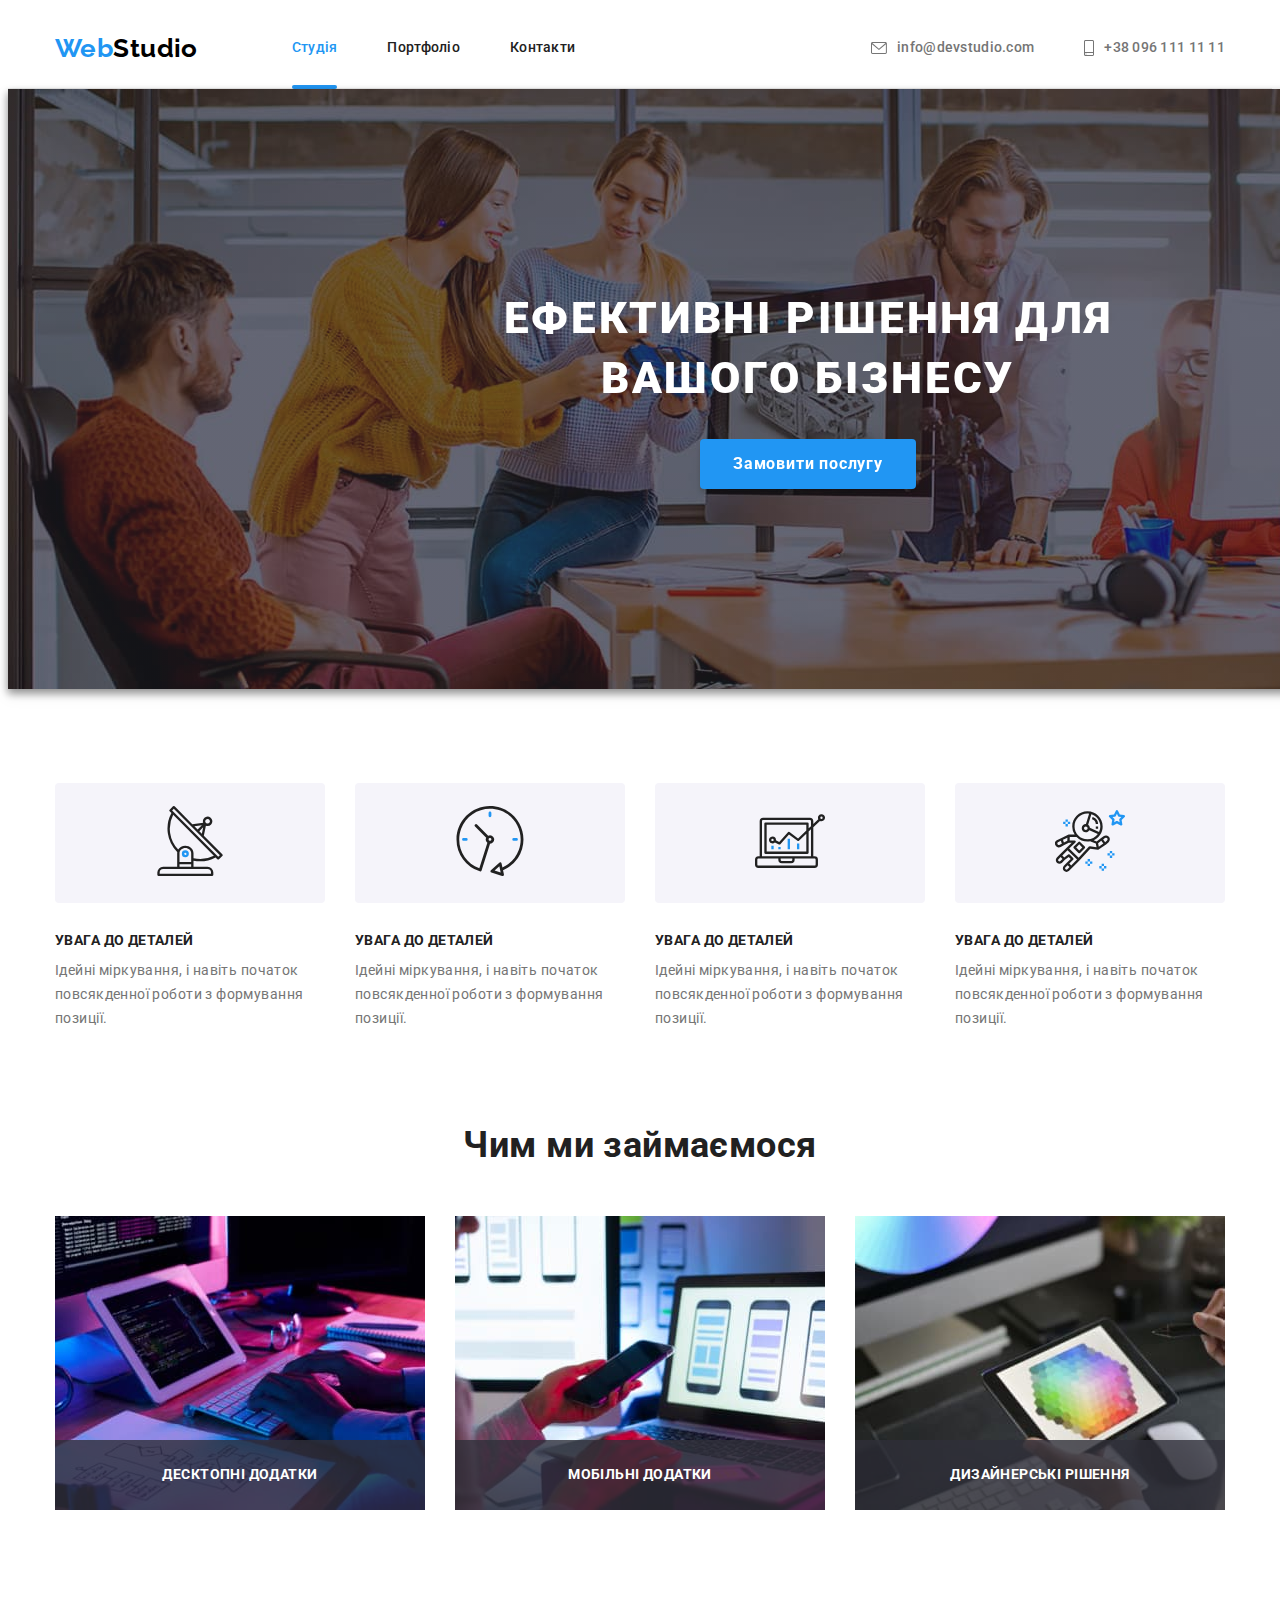
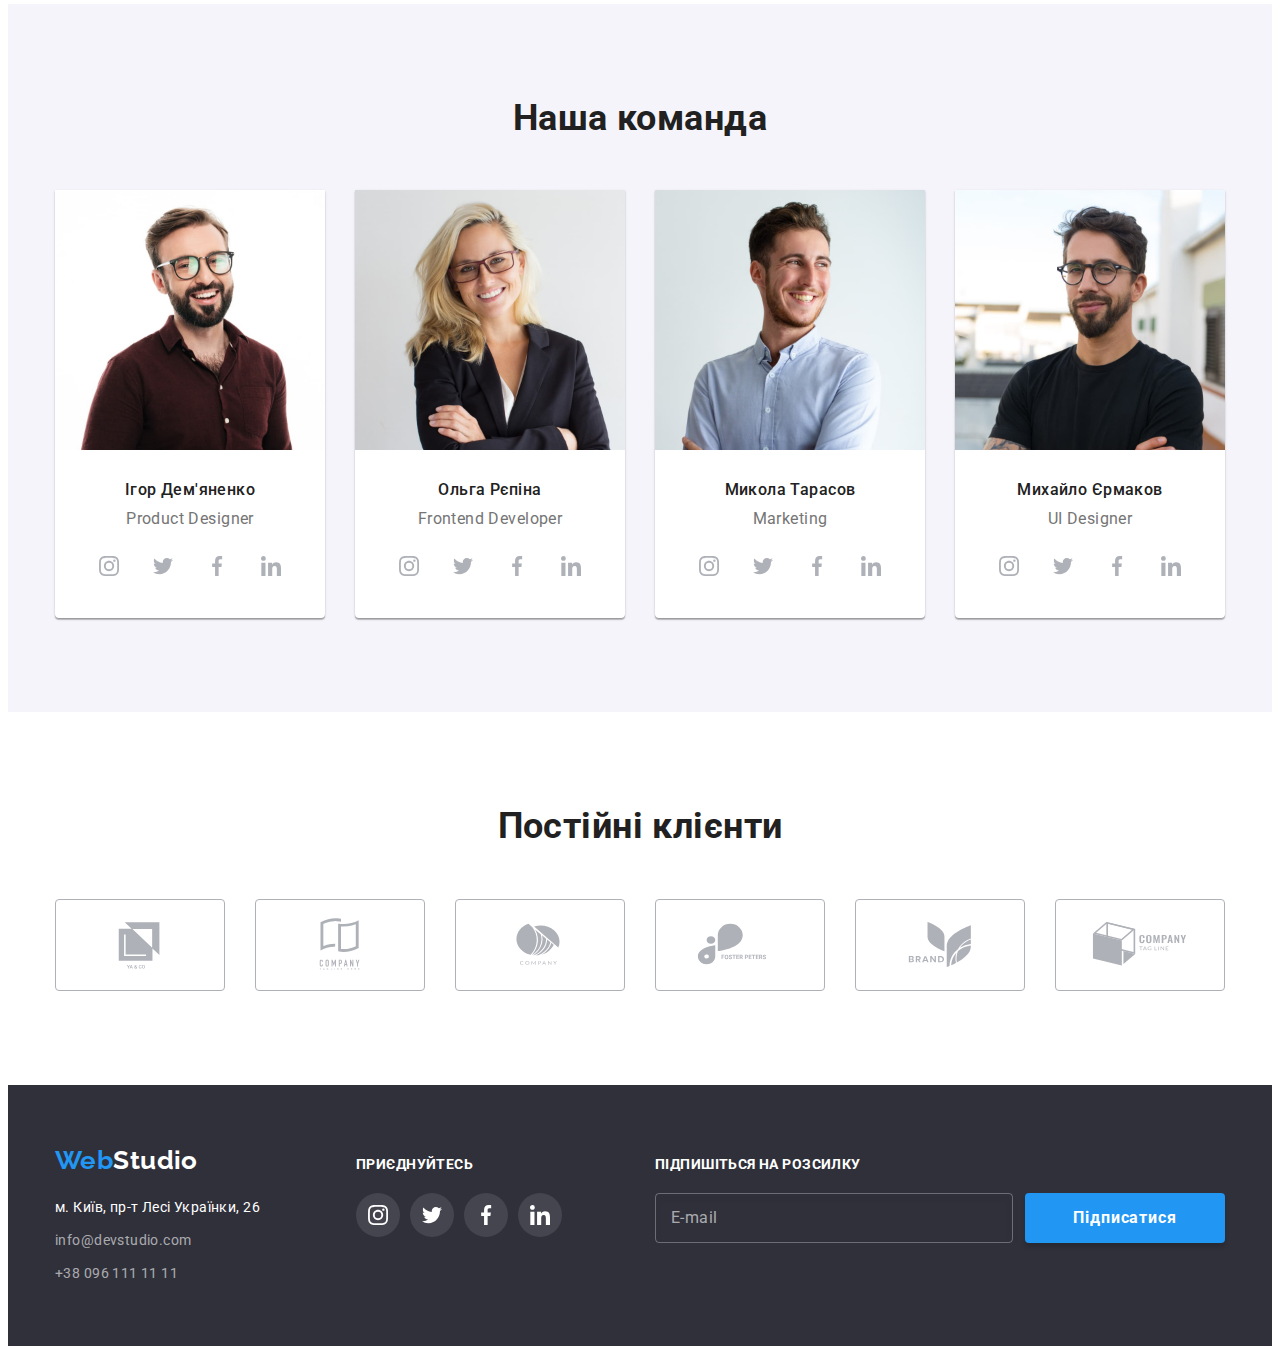
==== index.html @ fc15943c "current" ====
<!DOCTYPE html>
<html lang="uk">

<head>
  <meta charset="UTF-8" />
  <meta http-equiv="X-UA-Compatible" content="IE=edge" />
  <meta name="viewport" content="width=device-width, initial-scale=1.0" />

  <title>Web Studio</title>

  <!-- Fonts -->

  <link rel="preconnect" href="https://fonts.googleapis.com" />
  <link rel="preconnect" href="https://fonts.gstatic.com" crossorigin />
  <link href="https://fonts.googleapis.com/css2?family=Raleway:wght@700&family=Roboto:wght@400;500;700;900&display=swap"
    rel="stylesheet" />

  <!-- Normalize -->

  <link rel="stylesheet" href="https://cdnjs.cloudflare.com/ajax/libs/modern-normalize/1.1.0/modern-normalize.min.css"
    integrity="sha512-wpPYUAdjBVSE4KJnH1VR1HeZfpl1ub8YT/NKx4PuQ5NmX2tKuGu6U/JRp5y+Y8XG2tV+wKQpNHVUX03MfMFn9Q=="
    crossorigin="anonymous" referrerpolicy="no-referrer" />

  <!-- Custom styles -->

  <link rel="stylesheet" href="./css/styles.css" />
</head>

<body>
  <!-- ============== HEADER SECTION =================== -->

  <header class="header">
    <div class="header-content container">
      <a class="logo-link link" href="./index.html">
        <span class="logo-header-one">Web</span><span class="logo-header-two">Studio</span></a>

      <!-- ===== nav menu ===== -->

      <nav class="navigation">
        <ul class="nav-list list">
          <li class="nav-list-item">
            <a class="nav-link link current" href="./index.html">Студія</a>
          </li>
          <li class="nav-list-item">
            <a class="nav-link link" href="./portfolio.html">Портфоліо</a>
          </li>
          <li class="nav-list-item"><a class="nav-link link" href="">Контакти</a></li>
        </ul>
      </nav>

      <!-- ===== contacts header ===== -->

      <ul class="mail-tel-list list">
        <li class="mail-tel-item link">
          <a class="mail-header-link" href="mailto:info@devstudio.com">
            <svg class="header-tel-icon" width="16" height="12">
              <use href="./images/icons.svg#icon-email"></use>
            </svg>
            info@devstudio.com
          </a>
        </li>
        <li class="mail-tel-item link">
          <a class="phone-header-link" href="tel:+380961111111">
            <svg class="header-tel-icon" width="10" height="16">
              <use href="./images/icons.svg#icon-smartphone"></use>
            </svg>
            +38 096 111 11 11
          </a>
        </li>
      </ul>
    </div>
  </header>

  <!-- ================ MAIN =============== -->

  <main class="main">
    <!-- ===== hero section ===== -->

    <section class="hero-overlay hero">
      <div class="container">
        <h1 class="hero-header">Ефективні рішення для вашого бізнесу</h1>

        <button class="hero-button btn" type="button" data-modal-open>Замовити послугу</button>
      </div>
    </section>

    <!-- ===== features section ===== -->

    <section class="features section">
      <div class="container">
        <h2 class="visually-hidden">Наші переваги</h2>

        <ul class="features-list list">
          <li class="features-list-item link features-picture-one">
            <div class="features-item-picture">
              <a class="features-item-link" href="">
                <svg class="features-item-svg" width="70" height="70">
                  <use href="./images/icons.svg#icon-antenna"></use>
                </svg>
              </a>
            </div>
            <h3 class="features-item-title">увага до деталей</h3>
            <p class="features-item-info">
              Ідейні міркування, і навіть початок повсякденної роботи з формування позиції.
            </p>
          </li>

          <li class="features-list-item link features-picture-one">
            <div class="features-item-picture">
              <a class="features-item-link" href="">
                <svg class="features-item-svg" width="70" height="70">
                  <use href="./images/icons.svg#icon-clock"></use>
                </svg>
              </a>
            </div>
            <h3 class="features-item-title">увага до деталей</h3>
            <p class="features-item-info">
              Ідейні міркування, і навіть початок повсякденної роботи з формування позиції.
            </p>
          </li>

          <li class="features-list-item link features-picture-one">
            <div class="features-item-picture">
              <a class="features-item-link" href="">
                <svg class="features-item-svg" width="70" height="70">
                  <use href="./images/icons.svg#icon-diagram"></use>
                </svg>
              </a>
            </div>
            <h3 class="features-item-title">увага до деталей</h3>
            <p class="features-item-info">
              Ідейні міркування, і навіть початок повсякденної роботи з формування позиції.
            </p>
          </li>

          <li class="features-list-item link features-picture-one">
            <div class="features-item-picture">
              <a class="features-item-link" href="">
                <svg class="features-item-svg" width="70" height="70">
                  <use href="./images/icons.svg#icon-astronaut"></use>
                </svg>
              </a>
            </div>
            <h3 class="features-item-title">увага до деталей</h3>
            <p class="features-item-info">
              Ідейні міркування, і навіть початок повсякденної роботи з формування позиції.
            </p>
          </li>
        </ul>
      </div>
    </section>

    <!-- ===== work section ===== -->

    <section class="work">
      <div class="container">
        <h2 class="section-title section-title-work">Чим ми займаємося</h2>
        <ul class="work-list list">
          <li class="work-image-link link">
            <div class="work-box">
              <img src="./images/work/imgwork1.jpg" width="370" height="294" alt="business" />
              <div class="work-label-box">
                <p class="work-label-text">Десктопні додатки</p>
              </div>
            </div>
          </li>
          <li class="work-image-link link">
            <div class="work-box">
              <img src="./images/work/imgwork2.jpg" width="370" height="294" alt="business" />
              <div class="work-label-box">
                <p class="work-label-text">Мобільні додатки</p>
              </div>
            </div>
          </li>
          <li class="work-image-link link">
            <div class="work-box">
              <img src="./images/work/imgwork3.jpg" width="370" height="294" alt="business" />
              <div class="work-label-box">
                <p class="work-label-text">Дизайнерські рішення</p>
              </div>
            </div>
          </li>
        </ul>
      </div>
    </section>

    <!-- ===== team section ===== -->

    <section class="team section">
      <div class="container">
        <h2 class="section-title section-title-team">Наша команда</h2>

        <ul class="team-list list">
          <li class="team-list-item link">
            <div class="team-member">
              <img class="team-member-image" src="./images/team/igor.jpg" width="270" height="260"
                alt="фото Ігор Дем'яненко" />
              <div class="team-member-info">
                <h3 class="team-member-title">Ігор Дем'яненко</h3>
                <p class="team-member-profession">Product Designer</p>

                <!-- === soc netw === -->

                <ul class="team-social-list list">
                  <li class="team-social-item">
                    <a class="team-social-link link" href="" target="_blank" rel="nofollow noopener noreferrer"
                      aria-label="Instagram">
                      <svg class="team-social-svg" width="20" height="20">
                        <use href="./images/icons.svg#icon-instagram"></use>
                      </svg>
                    </a>
                  </li>

                  <li class="team-social-item">
                    <a class="team-social-link link" href="" target="_blank" rel="nofollow noopener noreferrer"
                      aria-label="Twitter">
                      <svg class="team-social-svg" width="20" height="20">
                        <use href="./images/icons.svg#icon-twitter"></use>
                      </svg>
                    </a>
                  </li>

                  <li class="team-social-item">
                    <a class="team-social-link link" href="" target="_blank" rel="nofollow noopener noreferrer"
                      aria-label="Facebook">
                      <svg class="team-social-svg" width="20" height="20">
                        <use href="./images/icons.svg#icon-facebook"></use>
                      </svg>
                    </a>
                  </li>

                  <li class="team-social-item">
                    <a class="team-social-link link" href="" target="_blank" rel="nofollow noopener noreferrer"
                      aria-label="Linkedin">
                      <svg class="team-social-svg" width="20" height="20">
                        <use href="./images/icons.svg#icon-linkedin"></use>
                      </svg>
                    </a>
                  </li>
                </ul>
              </div>
            </div>
          </li>

          <li class="team-list-item link">
            <div class="team-member">
              <img class="team-member-image" src="./images/team/olga.jpg" width="270" height="260"
                alt="фото Ольга Рєпіна" />
              <div class="team-member-info">
                <h3 class="team-member-title">Ольга Рєпіна</h3>
                <p class="team-member-profession">Frontend Developer</p>

                <ul class="team-social-list list">
                  <li class="team-social-item">
                    <a class="team-social-link link" href="" target="_blank" rel="nofollow noopener noreferrer"
                      aria-label="Instagram">
                      <svg class="team-social-svg" width="20" height="20">
                        <use href="./images/icons.svg#icon-instagram"></use>
                      </svg>
                    </a>
                  </li>

                  <li class="team-social-item">
                    <a class="team-social-link link" href="" target="_blank" rel="nofollow noopener noreferrer"
                      aria-label="Twitter">
                      <svg class="team-social-svg" width="20" height="20">
                        <use href="./images/icons.svg#icon-twitter"></use>
                      </svg>
                    </a>
                  </li>

                  <li class="team-social-item">
                    <a class="team-social-link link" href="" target="_blank" rel="nofollow noopener noreferrer"
                      aria-label="Facebook">
                      <svg class="team-social-svg" width="20" height="20">
                        <use href="./images/icons.svg#icon-facebook"></use>
                      </svg>
                    </a>
                  </li>

                  <li class="team-social-item">
                    <a class="team-social-link link" href="" target="_blank" rel="nofollow noopener noreferrer"
                      aria-label="Linkedin">
                      <svg class="team-social-svg" width="20" height="20">
                        <use href="./images/icons.svg#icon-linkedin"></use>
                      </svg>
                    </a>
                  </li>
                </ul>
              </div>
            </div>
          </li>

          <li class="team-list-item link">
            <div class="team-member">
              <img class="team-member-image" src="./images/team/mikola.jpg" width="270" height="260"
                alt="фото Микола Тарасов" />
              <div class="team-member-info">
                <h3 class="team-member-title">Микола Тарасов</h3>
                <p class="team-member-profession">Marketing</p>

                <ul class="team-social-list list">
                  <li class="team-social-item">
                    <a class="team-social-link link" href="" target="_blank" rel="nofollow noopener noreferrer"
                      aria-label="Instagram">
                      <svg class="team-social-svg" width="20" height="20">
                        <use href="./images/icons.svg#icon-instagram"></use>
                      </svg>
                    </a>
                  </li>

                  <li class="team-social-item">
                    <a class="team-social-link link" href="" target="_blank" rel="nofollow noopener noreferrer"
                      aria-label="Twitter">
                      <svg class="team-social-svg" width="20" height="20">
                        <use href="./images/icons.svg#icon-twitter"></use>
                      </svg>
                    </a>
                  </li>

                  <li class="team-social-item">
                    <a class="team-social-link link" href="" target="_blank" rel="nofollow noopener noreferrer"
                      aria-label="Facebook">
                      <svg class="team-social-svg" width="20" height="20">
                        <use href="./images/icons.svg#icon-facebook"></use>
                      </svg>
                    </a>
                  </li>

                  <li class="team-social-item">
                    <a class="team-social-link link" href="" target="_blank" rel="nofollow noopener noreferrer"
                      aria-label="Linkedin">
                      <svg class="team-social-svg" width="20" height="20">
                        <use href="./images/icons.svg#icon-linkedin"></use>
                      </svg>
                    </a>
                  </li>
                </ul>
              </div>
            </div>
          </li>

          <li class="team-list-item link">
            <div class="team-member">
              <img class="team-member-image" src="./images/team/mikhailo.jpg" width="270" height="260"
                alt="фото Михайло Єрмаков" />
              <div class="team-member-info">
                <h3 class="team-member-title">Михайло Єрмаков</h3>
                <p class="team-member-profession">UI Designer</p>

                <ul class="team-social-list list">
                  <li class="team-social-item">
                    <a class="team-social-link link" href="" target="_blank" rel="nofollow noopener noreferrer"
                      aria-label="Instagram">
                      <svg class="team-social-svg" width="20" height="20">
                        <use href="./images/icons.svg#icon-instagram"></use>
                      </svg>
                    </a>
                  </li>

                  <li class="team-social-item">
                    <a class="team-social-link link" href="" target="_blank" rel="nofollow noopener noreferrer"
                      aria-label="Twitter">
                      <svg class="team-social-svg" width="20" height="20">
                        <use href="./images/icons.svg#icon-twitter"></use>
                      </svg>
                    </a>
                  </li>

                  <li class="team-social-item">
                    <a class="team-social-link link" href="" target="_blank" rel="nofollow noopener noreferrer"
                      aria-label="Facebook">
                      <svg class="team-social-svg" width="20" height="20">
                        <use href="./images/icons.svg#icon-facebook"></use>
                      </svg>
                    </a>
                  </li>

                  <li class="team-social-item">
                    <a class="team-social-link link" href="" target="_blank" rel="nofollow noopener noreferrer"
                      aria-label="Linkedin">
                      <svg class="team-social-svg" width="20" height="20">
                        <use href="./images/icons.svg#icon-linkedin"></use>
                      </svg>
                    </a>
                  </li>
                </ul>
              </div>
            </div>
          </li>
        </ul>
      </div>
    </section>

    <section class="clients section">
      <div class="container">
        <h2 class="section-title section-clients-title">Постійні клієнти</h2>

        <ul class="clients-logos-list list">
          <li class="clients-logos-item">
            <a class="clients-logos-link link" href="" target="_blank" rel="nofollow noopener noreferrer"
              aria-label="Ya & Co">
              <svg class="clients-logos-logo" width="106" height="60">
                <use href="./images/icons.svg#icon-logo1"></use>
              </svg>
            </a>
          </li>
          <li class="clients-logos-item">
            <a class="clients-logos-link link" href="" target="_blank" rel="nofollow noopener noreferrer"
              aria-label="Company Tagline Here">
              <svg class="clients-logos-logo" width="106" height="60">
                <use href="./images/icons.svg#icon-logo2"></use>
              </svg>
            </a>
          </li>
          <li class="clients-logos-item">
            <a class="clients-logos-link link" href="" target="_blank" rel="nofollow noopener noreferrer"
              aria-label="COMPANY">
              <svg class="clients-logos-logo" width="106" height="60">
                <use href="./images/icons.svg#icon-logo3"></use>
              </svg>
            </a>
          </li>
          <li class="clients-logos-item">
            <a class="clients-logos-link link" href="" target="_blank" rel="nofollow noopener noreferrer"
              aria-label="FOSTER PETERS">
              <svg class="clients-logos-logo" width="106" height="60">
                <use href="./images/icons.svg#icon-logo4"></use>
              </svg>
            </a>
          </li>
          <li class="clients-logos-item">
            <a class="clients-logos-link link" href="" target="_blank" rel="nofollow noopener noreferrer"
              aria-label="BRAND">
              <svg class="clients-logos-logo" width="106" height="60">
                <use href="./images/icons.svg#icon-logo5"></use>
              </svg>
            </a>
          </li>
          <li class="clients-logos-item">
            <a class="clients-logos-link link" href="" target="_blank" rel="nofollow noopener noreferrer"
              aria-label="Company Tagline">
              <svg class="clients-logos-logo" width="106" height="60">
                <use href="./images/icons.svg#icon-logo6"></use>
              </svg>
            </a>
          </li>
        </ul>
      </div>
    </section>
  </main>

  <!-- ========== FOOTER ============       -->

  <footer class="footer">
    <div class="container footer-parts">
      <h2 class="visually-hidden">Контакти і адреса</h2>

      <div class="footer-part-one">
        <a class="logo-link link" href="./index.html">
          <span class="logo-footer-one">Web</span><span class="logo-footer-three">Studio</span></a>
        <address class="footer-address">
          <ul class="list">
            <li class="address-items">
              <a class="address-item-one link" href="https://goo.gl/maps/MKDDi8GhxzNny77W8" target="_blank"
                rel="noopener noreferrer">м. Київ, пр-т Лесі Українки, 26</a>
            </li>
            <li class="address-items">
              <a class="address-item-two link" href="mailto:info@devstudio.com">info@devstudio.com</a>
            </li>
            <li class="address-items">
              <a class="address-item-three link" href="tel:+380961111111">+38 096 111 11 11</a>
            </li>
          </ul>
        </address>
      </div>

      <div class="footer-part-two">
        <p class="footer-social-title">приєднуйтесь</p>

        <!-- === soc networks === -->

        <ul class="footer-social-list list">
          <li class="footer-social-item">
            <a class="footer-social-link link" href="" target="_blank" rel="nofollow noopener noreferrer">
              <svg class="footer-social-icon" width="20" height="20">
                <use href="./images/icons.svg#icon-instagram"></use>
              </svg>
            </a>
          </li>
          <li class="footer-social-item">
            <a class="footer-social-link link" href="" target="_blank" rel="nofollow noopener noreferrer">
              <svg class="footer-social-icon" width="20" height="20">
                <use href="./images/icons.svg#icon-twitter"></use>
              </svg>
            </a>
          </li>
          <li class="footer-social-item">
            <a class="footer-social-link link" href="" target="_blank" rel="nofollow noopener noreferrer">
              <svg class="footer-social-icon" width="20" height="20">
                <use href="./images/icons.svg#icon-facebook"></use>
              </svg>
            </a>
          </li>
          <li class="footer-social-item">
            <a class="footer-social-link link" href="" target="_blank" rel="nofollow noopener noreferrer">
              <svg class="footer-social-icon" width="20" height="20">
                <use href="./images/icons.svg#icon-linkedin"></use>
              </svg>
            </a>
          </li>
        </ul>
      </div>

      <!-- === subscribe === -->

      <div class="footer-part-three">
        <p class="footer-subscribe-title">підпишіться на розсилку</p>

        <form class="form">
          <div class="footer-email-input">
            <div class="footer-form-field-input">
              <input class="footer-form-input" type="email" name="email" placeholder=" " id="email" />
              <label class="footer-form-label" for="email">E-mail</label>

            </div>
        </form>

        <button type="submit" class="footer-button-subscribe btn">Підписатися</button>
      </div>
    </div>
    </div>
  </footer>

  <!-- =============== MODAL WINDOW =================== -->

  <div class="backdrop is-hidden" data-modal>
    <div class="modal">

      <button class="modal-close-btn" type="button" data-modal-close>
        <svg class="close-button-icon" width="18" height="18">
          <use href="./images/icons.svg#icon-close-btn"></use>
        </svg>
      </button>

      <p class="modal-window-title">Залиште свої дані, ми вам передзвонимо</p>


      <form class="modal-form-inputs">

        <div class="form-group">

          <label class="form-field">
            <input class="form-input" type="text" name="user-name" placeholder=" ">
            <span class="form-label">Ім'я</span>
            <svg class="form-icon" width="18" height="18">
              <use href="./images/icons.svg#icon-person-modal"></use>
            </svg>
          </label>

          <label class="form-field">
            <input class="form-input" type="tel" name="user-tel" placeholder=" ">
            <span class="form-label">Телефон</span>
            <svg class="form-icon" width="18" height="18">
              <use href="./images/icons.svg#icon-phone-modal"></use>
            </svg>
          </label>

          <label class="form-field">
            <input class="form-input" type="text" name="user-email" placeholder=" ">
            <span class="form-label">Пошта</span>
            <svg class="form-icon" width="18" height="18">
              <use href="./images/icons.svg#icon-email-modal"></use>
            </svg>
          </label>



          <label class="form-field-comment">
            <textarea class="form-comment" name="user-comment" rows="6" placeholder="Введіть текст"></textarea>
            <span class="form-comment-label">Коментар</span>
          </label>
        </div>



        <div class="form-group-two">


          <ul class="list">
            <li class="link">
              <label class="checkbox-label">
                <input class="form-checkbox" type="checkbox" name="">
                <svg class="checkbox-icon" width="16" height="15">
                  <use href="./images/icons.svg#icon-check"></use>
                </svg>
                <span class="checkbox-text">Погоджуюся з розсилкою та приймаю <a href="http://">Умови договору</a></span>
              </label>
            </li>

            <li  class="link">
              <label class="checkbox-label">
                <input class="form-checkbox" type="checkbox" name="">
                <span class="checkbox-text">Погоджуюся з розсилкою та приймаю <a href="http://">Умови договору</a></span>
              </label>
            </li>
          </ul>



          <button class="form-button btn" type="submit">Відправити</button>
        </div>

      </form>

    </div>
  </div>

  <script src="./js/modal.js"></script>
</body>

</html>
---- css/styles.css ----
html {
  box-sizing: border-box;
}

*,
*::before,
*::after {
  box-sizing: inherit;
}

*:focus {
  border-color: transparent;
}

:root {
  /* ===== fonts ===== */
  --first-font: 'Roboto', sans-serif;
  --second-font: 'Raleway', sans-serif;

  /* ===== fonts color ===== */

  --primary-text-color: #757575;
  --accent-text-color: #2196f3;

  --headers-text-color: #212121;

  --button-text-color-one: #fff;

  --work-label-text: #fff;

  --footer-titles-color: #fff;

  --portfolio-overlay-text-color: #fff;

  /* ===== BG colors ===== */

  --background-body: #fff;
  --background-section-one: #fff;
  --background-section-two: #f5f4fa;
  --background-color-hero: #c4c4c4;
  --background-footer: #2f303a;

  --background-hero-modal: #ffffff;

  /* ===== hero & footer button colors ===== */

  --button-background-color: #2196f3;
  --button-hover-color: #188ce8;
  --button-active-color: #188ce8;

  --modal-close-btn-color: #ffffff;

  /* ===== logo color ===== */

  --logo-color-one: #2196f3;
  --logo-color-two: #000000;
  --logo-color-three: #fff;

  /* ===== hero gradient colors ===== */

  --hero-gradient-color-one: rgba(47, 48, 58, 0.4);
  --hero-gradient-color-two: rgba(47, 48, 58, 0.4);

  /* ===== fil svg icons color ===== */

  --fill-svg-icons: #afb1b8;
  --fill-footer-socials: #fff;

  /* ===== transition propertys ===== */

  --time-transition: 250ms;
  --function-transition: cubic-bezier(0.4, 0, 0.2, 1);
  --delay-transition: 50ms;

  /* ===== other ===== */

  --zindex-header: 500;
  --zind-hero-modal: 1000;
}

/* ===== BASE STYLES ===== */

/* ===== reset ===== */

h1,
h2,
h3,
h4,
h5,
h6,
p {
  margin: 0%;
}

img {
  display: block;
  /* max-width: 100%;
  height: auto; */
}

.list {
  list-style: none;
  margin: 0;
  padding: 0;
}

.link {
  text-decoration: none;
  color: currentColor;
}

/* ===== end reset ===== */

body {
  font-family: Roboto, sans-serif;
  font-style: normal;
  font-size: 14px;
  letter-spacing: 0.03em;

  color: var(--primary-text-color);

  background-color: var(--background-body);
}

.btn {
  display: block;
  font-family: inherit;
  cursor: pointer;
  border: none;
  border-radius: 4px;
}

.section {
  padding-top: 94px;
  padding-bottom: 94px;
}

.section-title {
  font-weight: 700;
  font-size: 36px;
  line-height: 1.16;

  color: var(--headers-text-color);

  text-align: center;
}

/* ===== UTILITY =====*/

.visually-hidden {
  position: absolute;
  width: 1px;
  height: 1px;
  margin: -1px;
  border: 0;
  padding: 0;
  white-space: nowrap;
  clip-path: inset(100%);
  clip: rect(0 0 0 0);
  overflow: hidden;
}

.container {
  width: 1200px;
  padding-left: 15px;
  padding-right: 15px;
  margin-left: auto;
  margin-right: auto;

  /* outline: 2px solid green;
  outline-offset: -2 px; */
}

/* ====== HEADER ====== */

.header {
  border-bottom: 1px solid #ececec;
}

.header-content {
  display: flex;
  align-items: center;
}

/* ===== header logo ===== */

.logo-link {
  font-family: 'Raleway', cursive;
  font-style: normal;
  font-weight: 700;
  font-size: 26px;
  line-height: 1.19;

  text-decoration: none;

  margin-right: 94px;
}

.logo-header-one {
  color: var(--logo-color-one);
}

.logo-header-two {
  color: var(--logo-color-two);
}

/* ===== header navigation ===== */

.navigation {
  display: flex;
}

.nav-list {
  display: flex;
}

.nav-link {
  position: relative;

  display: block;
  padding-top: 32px;
  padding-bottom: 32px;

  font-weight: 500;
  line-height: 1.14;
  letter-spacing: 0.02em;

  color: var(--headers-text-color);

  transition-property: color;
  transition-duration: var(--time-transition);
  transition-timing-function: var(--function-transition);
}

.nav-link::after {
  position: absolute;
  bottom: -1px;
  left: 0;

  display: block;
  content: '';

  width: 100%;
  height: 4px;

  background: var(--accent-text-color);
  border-radius: 2px;

  opacity: 0;

  transition-property: opacity;
  transition-duration: var(--time-transition);
  transition-timing-function: var(--function-transition);
}

.nav-list .nav-list-item:not(:last-child) {
  margin-right: 50px;
}

.nav-link.current {
  color: var(--accent-text-color);
}

.nav-link:hover,
.nav-link:focus {
  color: var(--accent-text-color);
}

.nav-link.current::after,
.nav-link:hover::after,
.nav-link:focus::after {
  opacity: 1;
}

/* ===== header mail telephone ===== */

.mail-tel-list {
  display: flex;
  margin-left: auto;
  align-items: center;
}

.mail-tel-item {
  margin: 0;
}

.mail-tel-list .mail-tel-item:not(:last-child) {
  margin-right: 50px;
}

.mail-header-link,
.phone-header-link {
  display: flex;
  align-items: center;

  font-weight: 500;
  line-height: 1.14;
  letter-spacing: 0.02em;

  color: var(--primary-text-color);
  text-decoration: none;

  transition-property: color;
  transition-duration: var(--time-transition);
  transition-timing-function: var(--function-transition);
}

.header-tel-icon {
  fill: currentColor;
  margin-right: 10px;
}

.mail-header-link:hover,
.mail-header-link:focus,
.phone-header-link:hover,
.phone-header-link:focus {
  color: var(--accent-text-color);
}

/* .mail-header::before {
  content: '';
  display: inline-block;

  width: 16px;
  height: 10px;
  margin-right: 10px;

  background-image: url(../images/header/email.svg);
  background-repeat: no-repeat;
  background-size: contain;
  background-position: center;
}

.phone-header::before {
  content: '';
  display: inline-block;

  width: 10px;
  height: 16px;
  margin-right: 10px;

  background-image: url(../images/header/smartphone.svg);
  background-repeat: no-repeat;
  background-size: contain;
  background-position: center;
} */

/* ===== MAIN ===== */

/* ===== hero ===== */

.hero {
  width: 1600px;
  height: 600px;
  background-color: var(--background-color-hero);
  text-align: center;
  padding: 200px 0;
  filter: drop-shadow(0px 4px 4px rgba(0, 0, 0, 0.25)) drop-shadow(0px 4px 4px rgba(0, 0, 0, 0.25));
}

.hero-overlay {
  max-width: 1600px;
  height: 600px;
  margin-left: auto;
  margin-right: auto;

  background-image: linear-gradient(
      to right,
      var(--hero-gradient-color-one),
      var(--hero-gradient-color-two)
    ),
    url(../images/hero.jpg);

  background-repeat: no-repeat;
  background-position: center;
  background-size: cover;
}

.hero-header {
  font-weight: 900;
  font-size: 44px;
  line-height: 1.36;
  text-align: center;
  letter-spacing: 0.06em;

  text-transform: uppercase;

  color: #ffffff;
  width: 696px;
  margin: 0 auto;

  margin-bottom: 30px;
}

.hero-button {
  font-weight: 700;
  font-size: 16px;
  line-height: 1.88;
  letter-spacing: 0.05em;

  color: var(--background-section-one);

  background-color: var(--button-background-color);

  box-shadow: 0px 4px 4px rgba(0, 0, 0, 0.15);
  border-radius: 4px;

  padding: 10px 32px;
  text-align: center;

  display: inline-block;
  min-width: 216px;
  min-height: 50px;

  transition-property: background-color;
  transition-duration: var(--time-transition);
  transition-timing-function: var(--function-transition);
}

.hero-button:active {
  background-color: var(--button-active-color);
}

.hero-button:hover,
.hero-button:focus {
  background-color: var(--button-hover-color);
}

/* ====== features ===== */

.features-list {
  display: flex;
  flex-wrap: wrap;
}

.features-list-item {
  display: block;
  width: calc((100% - 90px) / 4);

  margin: 0;
}

.features-list-item:not(:nth-child(4n)) {
  margin-right: 30px;
}

.features-item-picture {
  display: flex;

  align-items: center;
  justify-content: center;

  width: 270px;
  height: 120px;
  background-color: var(--background-section-two);
  border-radius: 4px;

  margin-bottom: 30px;
}

/* === before start === */

/* .features-list-item::before {
  content: '';
  display: block;

  height: 120px;

  border-radius: 4px;
  margin-bottom: 30px;

  background-color: var(--background-section-two);

  background-repeat: no-repeat;
  background-position: center;
 
}

.features-picture-one::before {
  background-image: url(../images/features/antenna.svg);
}


.features-picture-two::before {
  background-image: url(../images/features/clock.svg);
}

.features-picture-three::before {
  background-image: url(../images/features/diagram.svg);
}

.features-picture-four::before {
  background-image: url(../images/features/astronaut.svg);
} */

/* ==== end before ==== */

.features-item-title {
  font-weight: 700;
  font-size: 14px;
  line-height: 1.14;
  text-transform: uppercase;

  color: var(--headers-text-color);

  margin-bottom: 10px;
}

.features-item-info {
  line-height: 1.71;
  color: var(--primary-text-color);
}

/* ===== work ===== */

.work {
  padding-bottom: 94px;
}

.section-title-work {
  margin-bottom: 50px;
}

.work-list {
  display: flex;
  flex-wrap: wrap;
}

.work-image-link {
  display: block;
  width: calc((100% - 60px) / 3);
}

.work-image-link:not(:nth-child(3n)) {
  margin-right: 30px;
}

.work-box {
  position: relative;
}

/* .work-label-box {
  position: absolute;
  left: 0;
  bottom: 0;

  width: 100%;
  height: 70px;

  display: flex;
  align-items: center;
  justify-content: center;

  background: rgba(47, 48, 58, 0.8);
} */

.work-label-text {
  position: absolute;
  bottom: 0;

  width: 100%;
  height: 70px;

  display: flex;
  align-items: center;
  justify-content: center;

  line-height: 1.14;
  font-weight: 700;
  text-transform: uppercase;

  color: var(--work-label-text);
  background: rgba(47, 48, 58, 0.8);
}

/* ===== team ===== */

.team {
  background-color: var(--background-section-two);
}

.section-title-team {
  margin-bottom: 50px;
}

.team-list {
  display: flex;
  flex-wrap: wrap;
}

.team-list-item {
  display: inline-block;
  width: calc((100% - 90px) / 4);
}

.team-list-item:not(:nth-child(4n)) {
  margin-right: 30px;
}

.team-member {
  background-color: var(--background-section-one);

  box-shadow: 0px 1px 3px rgba(0, 0, 0, 0.12), 0px 1px 1px rgba(0, 0, 0, 0.14),
    0px 2px 1px rgba(0, 0, 0, 0.2);
  border-radius: 0px 0px 4px 4px;
}

.team-member-info {
  padding: 30px 0;
}

.team-member-title {
  font-weight: 500;
  font-size: 16px;
  line-height: 1.19;

  color: var(--headers-text-color);

  text-align: center;

  margin-bottom: 10px;
}

.team-member-profession {
  font-size: 16px;
  line-height: 19px;

  text-align: center;

  color: var(--primary-text-color);
  margin-bottom: 16px;
}

/* === soc netw === */

.team-social-list {
  display: flex;
  flex-wrap: wrap;
  align-items: center;
  justify-content: center;
}

.team-social-item:not(:last-child) {
  margin-right: 10px;
}

.team-social-link {
  display: flex;

  align-items: center;
  justify-content: center;

  width: 44px;
  height: 44px;

  color: var(--fill-svg-icons);

  border-radius: 50%;

  transition-property: background-color, color;
  transition-duration: var(--time-transition);
  transition-timing-function: var(--function-transition);
}

.team-social-svg {
  fill: currentColor;
}

.team-social-link:hover,
.team-social-link:focus {
  background-color: var(--accent-text-color);
  color: #fff;
}

/* background-repeat: no-repeat;
  background-position: center;
  background-size: 20px; */

/* ===== Иконки соцсетей сделаные как фон =====

.team-social-link.instagram-link {
  background-image: url(../images/soc-networks/instagram.svg);
}
.team-social-link.twitter-link {
  background-image: url(../images/soc-networks/twitter.svg);
}
.team-social-link.facebook-link {
  background-image: url(../images/soc-networks/facebook.svg);
}
.team-social-link.linkedin-link {
  background-image: url(../images/soc-networks/linkedin.svg);
} */

/* ===== clients section ===== */

.section-clients-title {
  margin-bottom: 51px;
}

.clients-logos-list {
  display: flex;
  flex-wrap: wrap;

  align-items: center;
  justify-content: center;
}

.clients-logos-item:not(:last-child) {
  margin-right: 30px;
}

.clients-logos-link {
  display: flex;

  justify-content: center;
  align-items: center;

  width: 170px;
  height: 92px;

  color: var(--fill-svg-icons);

  border: 1px solid currentColor;
  border-radius: 4px;

  transition-property: color;
  transition-duration: var(--time-transition);
  transition-timing-function: var(--function-transition);
}

.clients-logos-logo {
  fill: currentColor;
}

.clients-logos-link:hover,
.clients-logos-link:focus {
  color: var(--accent-text-color);
}

/* ========== FOOTER ==========*/

/* ===== footer ===== */
.footer {
  background-color: var(--background-footer);
  padding-top: 60px;
  padding-bottom: 60px;
}

.footer-parts {
  display: flex;
  align-items: baseline;
}

.footer-part-one,
.footer-part-two,
.footer-part-three {
  display: block;
}

.footer-part-one {
  width: 231px;
  margin-right: 70px;
}

/* === footer part one === */

.logo-footer-one {
  color: var(--logo-color-one);
}

.logo-footer-three {
  color: var(--logo-color-three);
}

.footer-address {
  font-style: normal;
  margin-top: 20px;
}

.address-item-one {
  line-height: 1.71;
  color: #ffffff;
}

.address-item-two,
.address-item-three {
  line-height: 1.71;

  color: rgba(255, 255, 255, 0.6);
}

.footer-address .address-items:not(:last-child) {
  margin-bottom: 9px;
}

.address-item-one:hover,
.address-item-one:focus {
  color: #2196f3;
}

.address-item-two:hover,
.address-item-three:hover,
.address-item-two:focus,
.address-item-three:focus {
  color: #ffffff;
}

.address-item-one,
.address-item-two,
.address-item-three {
  transition-property: color;
  transition-duration: var(--time-transition);
  transition-timing-function: var(--function-transition);
}

/* === footer part two === */

.footer-part-two {
  width: 206px;
}

.footer-social-title {
  font-weight: 700;
  line-height: 1.14;
  text-transform: uppercase;

  color: var(--footer-titles-color);

  margin-bottom: 20px;
}

.footer-social-list {
  display: flex;
  flex-wrap: wrap;

  align-items: center;
  justify-content: center;
}

.footer-social-item:not(:last-child) {
  margin-right: 10px;
}

.footer-social-link {
  display: flex;

  align-items: center;
  justify-content: center;

  width: 44px;
  height: 44px;

  background: rgba(255, 255, 255, 0.1);
  border-radius: 50%;

  transition-property: background-color;
  transition-duration: var(--time-transition);
  transition-timing-function: var(--function-transition);
}

.footer-social-icon {
  fill: var(--fill-footer-socials);
}

.footer-social-link:hover,
.footer-social-link:focus {
  background-color: var(--accent-text-color);
}

/* === footer part three === */

.footer-part-three {
  margin-left: auto;
}

.footer-subscribe-title {
  font-weight: 700;
  line-height: 1.14;
  text-transform: uppercase;

  color: var(--footer-titles-color);

  margin-bottom: 20px;
}

.footer-email-input {
  display: flex;
}

.footer-form-field-input {
  position: relative;
  overflow: hidden;
}

.footer-form-input {
  display: flex;
  align-items: center;

  width: 358px;
  height: 50px;

  font-weight: 400;
  font-size: 16px;
  line-height: 1.25;
  color: rgba(255, 255, 255, 0.6);

  background-color: transparent;

  border: 1px solid rgba(255, 255, 255, 0.3);

  filter: drop-shadow(0px 4px 4px rgba(0, 0, 0, 0.15));
  border-radius: 4px;
  padding: 0;

  margin-right: 12px;

  transition-property: border-color;
  transition-duration: var(--time-transition);
  transition-timing-function: var(--function-transition);
}

.footer-form-label {
  position: absolute;

  top: 50%;
  left: 16px;

  font-weight: 400;
  font-size: 16px;
  line-height: 1.25;
  color: rgba(255, 255, 255, 0.6);

  transform: translate(0, -50%);

  /* transition-property: color;
  transition-duration: var(--time-transition);
  transition-timing-function: var(--function-transition); */
}

.footer-form-input:hover + .footer-form-label,
.footer-form-input:focus + .footer-form-label,
.footer-form-input:not(:placeholder-shown) + .footer-form-label {
  transform: translate(0, -50px);
}

.footer-form-input:hover {
  border-color: #fff;
}

.footer-button-subscribe {
  width: 200px;
  height: 50px;

  font-weight: 700;
  font-size: 16px;
  line-height: 1.88;
  letter-spacing: 0.06em;

  color: var(--button-text-color-one);

  background: var(--button-background-color);
  box-shadow: 0px 4px 4px rgba(0, 0, 0, 0.15);
  border-radius: 4px;

  transition-property: background-color;
  transition-duration: var(--time-transition);
  transition-timing-function: var(--function-transition);
}

.footer-button-subscribe:active {
  background-color: var(--button-active-color);
}

.footer-button-subscribe:hover,
.footer-button-subscribe:focus {
  background-color: var(--button-hover-color);
}

/* ===== MODAL WINDOW ===== */

.backdrop {
  position: fixed;
  top: 0;
  left: 0;

  width: 100%;
  height: 100%;

  background: rgba(0, 0, 0, 0.2);
  /* backdrop-filter: blur(2px); */

  opacity: 1;
  visibility: visible;
  pointer-events: initial;

  transition-property: opacity, visibility;
  transition-duration: var(--time-transition);
  transition-timing-function: var(--function-transition);
}

.backdrop.is-hidden {
  opacity: 0;
  visibility: hidden;
  pointer-events: none;
}

.modal {
  position: absolute;

  /* === центровка модального окна ===  */
  top: 50%;
  left: 50%;

  transform: translate(-50%, -50%) scaleY(1);

  z-index: var(--zind-hero-modal);

  width: 528px;
  height: 581px;

  padding: 40px 40px;

  background: var(--background-hero-modal);
  box-shadow: 0px 1px 3px rgba(0, 0, 0, 0.12), 0px 1px 1px rgba(0, 0, 0, 0.14),
    0px 2px 1px rgba(0, 0, 0, 0.2);

  border-radius: 4px;

  transition-property: transform, scale;
  transition-duration: var(--time-transition);
  transition-timing-function: ease-in-out;
}

.backdrop.is-hidden .modal {
  transform: translate(-50%, -70%) scaleY(0.1);
}

/* === button === */

.modal-close-btn {
  position: absolute;
  top: 8px;
  right: 8px;

  display: flex;
  align-items: center;
  justify-content: center;

  width: 30px;
  height: 30px;

  border: 1px solid rgba(0, 0, 0, 0.1);
  border-radius: 50%;

  padding: 0;

  background-color: transparent;
  border: 1px solid rgba(0, 0, 0, 0.1);

  cursor: pointer;
}

/* --- inputs --- */

.modal-window-title {
  font-weight: 700;
  font-size: 20px;
  line-height: 1.15;
  text-align: center;

  color: var(--headers-text-color);

  margin-bottom: 30px;
}

.form-group-two {
  display: flex;
  flex-direction: column;
  align-items: center;
}

.form-field {
  position: relative;
  display: block;
  margin-bottom: 28px;
}

.form-input {
  width: 100%;
  margin: 0;
  padding: 12px 42px;

  font: inherit;

  border: 1px solid rgba(33, 33, 33, 0.2);
  border-radius: 4px;

  transition-property: border-color, color;
  transition-duration: var(--time-transition);
  transition-timing-function: var(--function-transition);
}

.form-input:hover,
.form-input:focus {
  border-color: var(--accent-text-color);
}

/* ============ training ==================== */
.form-input:hover + .form-label,
.form-input:not(:placeholder-shown) + .form-label {
  transform: translateY(-2px);
}
/* ================================================ */

.form-icon {
  position: absolute;
  top: 50%;
  left: 12px;
  transform: translateY(-50%);
}

/* ==== новій способ не работает hover === */

.form-field:focus-within > .form-icon {
  fill: var(--accent-text-color);
}

/* .form-input:hover ~ .form-icon,
.form-input:focus ~ .form-icon {
  fill: var(--accent-text-color);
} */

.form-label {
  position: absolute;
  top: -18px;
  left: 0;

  font-weight: 400;
  font-size: 12px;
  line-height: 1.16;
  letter-spacing: 0.01em;
}

.form-field-comment {
  position: relative;
  display: block;
  margin-bottom: 20px;
}

.form-comment {
  width: 100%;

  font: inherit;

  resize: none;

  border: 1px solid rgba(33, 33, 33, 0.2);
  border-radius: 4px;

  padding: 12px 16px;
}

.form-comment-label {
  position: absolute;
  top: -18px;
  left: 0;

  font-weight: 400;
  font-size: 12px;
  line-height: 1.16;
  letter-spacing: 0.01em;
}

.checkbox-label {
  display: flex;
  justify-content: center;

  position: relative;
  outline: 1px solid red;
}

.form-checkbox {
  font-weight: 400;
  font-size: 14px;
  line-height: 1.71;

  /* === скрыть чек-бокс === */
  -webkit-appearance: none;
  -moz-appearance: none;
  appearance: none;
  position: absolute;
}

.checkbox-icon {
  position: absolute;

  top: 50%;
  left: 0;

  transform: translateY(-50%);
  display: block;
  background: gray;
}

.form-checkbox:checked + .checkbox-icon {
  background-color: greenyellow;
}

.checkbox-text {
  font-weight: 400;
  font-size: 14px;
  line-height: 1.71;
  letter-spacing: 0.03em;

  padding-left: 23px;
}

.form-button {
  width: 200px;
  height: 50px;

  color: var(--button-text-color-one);
  background: var(--button-background-color);
  box-shadow: 0px 4px 4px rgba(0, 0, 0, 0.15);
  border-radius: 4px;

  transition-property: background-color;
  transition-duration: var(--time-transition);
  transition-timing-function: var(--function-transition);
}

.form-button:hover,
.form-button:focus {
  background: var(--button-hover-color);
}

.form-checkbox {
  margin-bottom: 30px;
}

/* ================= PORTFOLIO ==================== */

/* ===== portfolio filters ===== */

.portfolio-filter-list {
  margin-bottom: 50px;
  display: flex;
  justify-content: center;
}

.portfolio-filter-button {
  font-weight: 500;
  font-size: 16px;
  line-height: 1.62;
  text-align: center;
  letter-spacing: 0.03em;

  color: var(--headers-text-color);

  background: #f5f4fa;

  padding: 6px 22px;

  transition-property: background-color, color, box-shadow;
  transition-duration: var(--time-transition);
  transition-timing-function: var(--function-transition);
}
.portfolio-filter-item:not(:last-of-type) {
  margin-right: 8px;
}

.portfolio-filter-button:hover,
.portfolio-filter-button:focus {
  background-color: var(--accent-text-color);
  color: #fff;

  box-shadow: 0px 3px 1px rgba(0, 0, 0, 0.1), 0px 1px 2px rgba(0, 0, 0, 0.08),
    0px 2px 2px rgba(0, 0, 0, 0.12);
}

/* ===== portfolio section ===== */

.portfolio-list {
  display: flex;
  flex-wrap: wrap;
}

.portfolio-container {
  position: relative;
  width: calc((100% - 60px) / 3);
  margin-right: 30px;
  margin-bottom: 30px;
}

.portfolio-container:nth-child(3n) {
  margin-right: 0;
}

.portfolio-container:nth-last-child(-n + 3) {
  margin-bottom: 0;
}

.portfolio-link {
  display: block;

  transition-property: box-shadow;
  transition-duration: var(--time-transition);
  transition-timing-function: var(--function-transition);
}

.portfolio-overlay-box {
  position: relative;

  width: 100%;
  height: 294px;

  overflow: hidden;
}

.portfolio-overlay-text {
  position: absolute;
  top: 0;
  left: 0;

  display: block;
  display: flex;
  align-items: center;

  padding: 0 24px;

  width: 100%;
  height: 100%;

  background: rgba(33, 150, 243, 0.9);

  font-size: 18px;
  line-height: 1.56;

  color: var(--portfolio-overlay-text-color);

  transform: translateY(101%);
  opacity: 0;

  transition-property: opacity, transform;
  transition-duration: var(--time-transition);
  transition-timing-function: var(--function-transition);
}

.portfolio-link:hover,
.portfolio-link:focus {
  box-shadow: 0px 1px 1px rgba(0, 0, 0, 0.12), 0px 4px 4px rgba(0, 0, 0, 0.06),
    1px 4px 6px rgba(0, 0, 0, 0.16);
}

.portfolio-link:hover .portfolio-overlay-text,
.portfolio-link:focus .portfolio-overlay-text {
  opacity: 1;
  transform: translateY(0);
}

.portfolio-list-title {
  font-weight: 700;
  font-size: 18px;
  line-height: 2;

  letter-spacing: 0.06em;

  color: var(--headers-text-color);

  margin-bottom: 4px;
}

.portfolio-about {
  padding: 20px 24px;
  border: 1px solid #eeeeee;
}

.portfolio-chapter {
  font-size: 16px;
  line-height: 1.88;

  color: var(--primary-text-color);
}
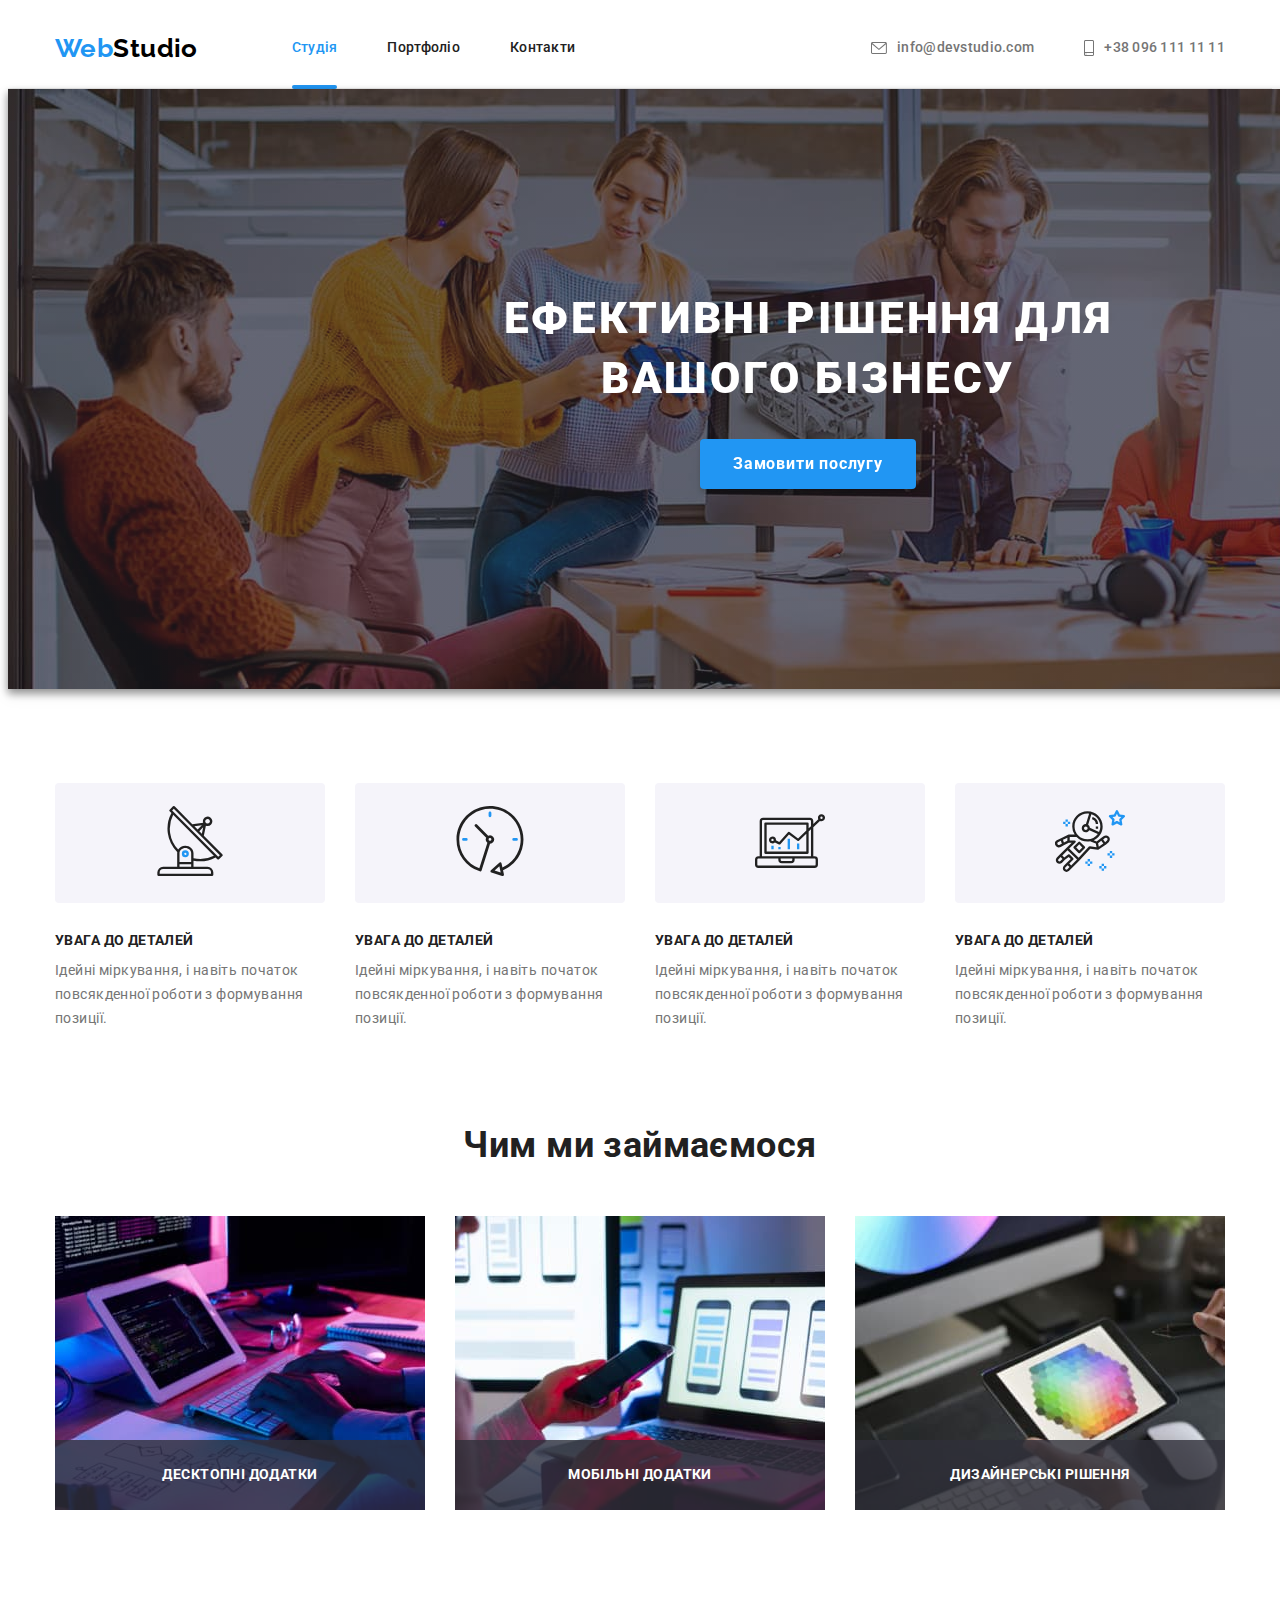
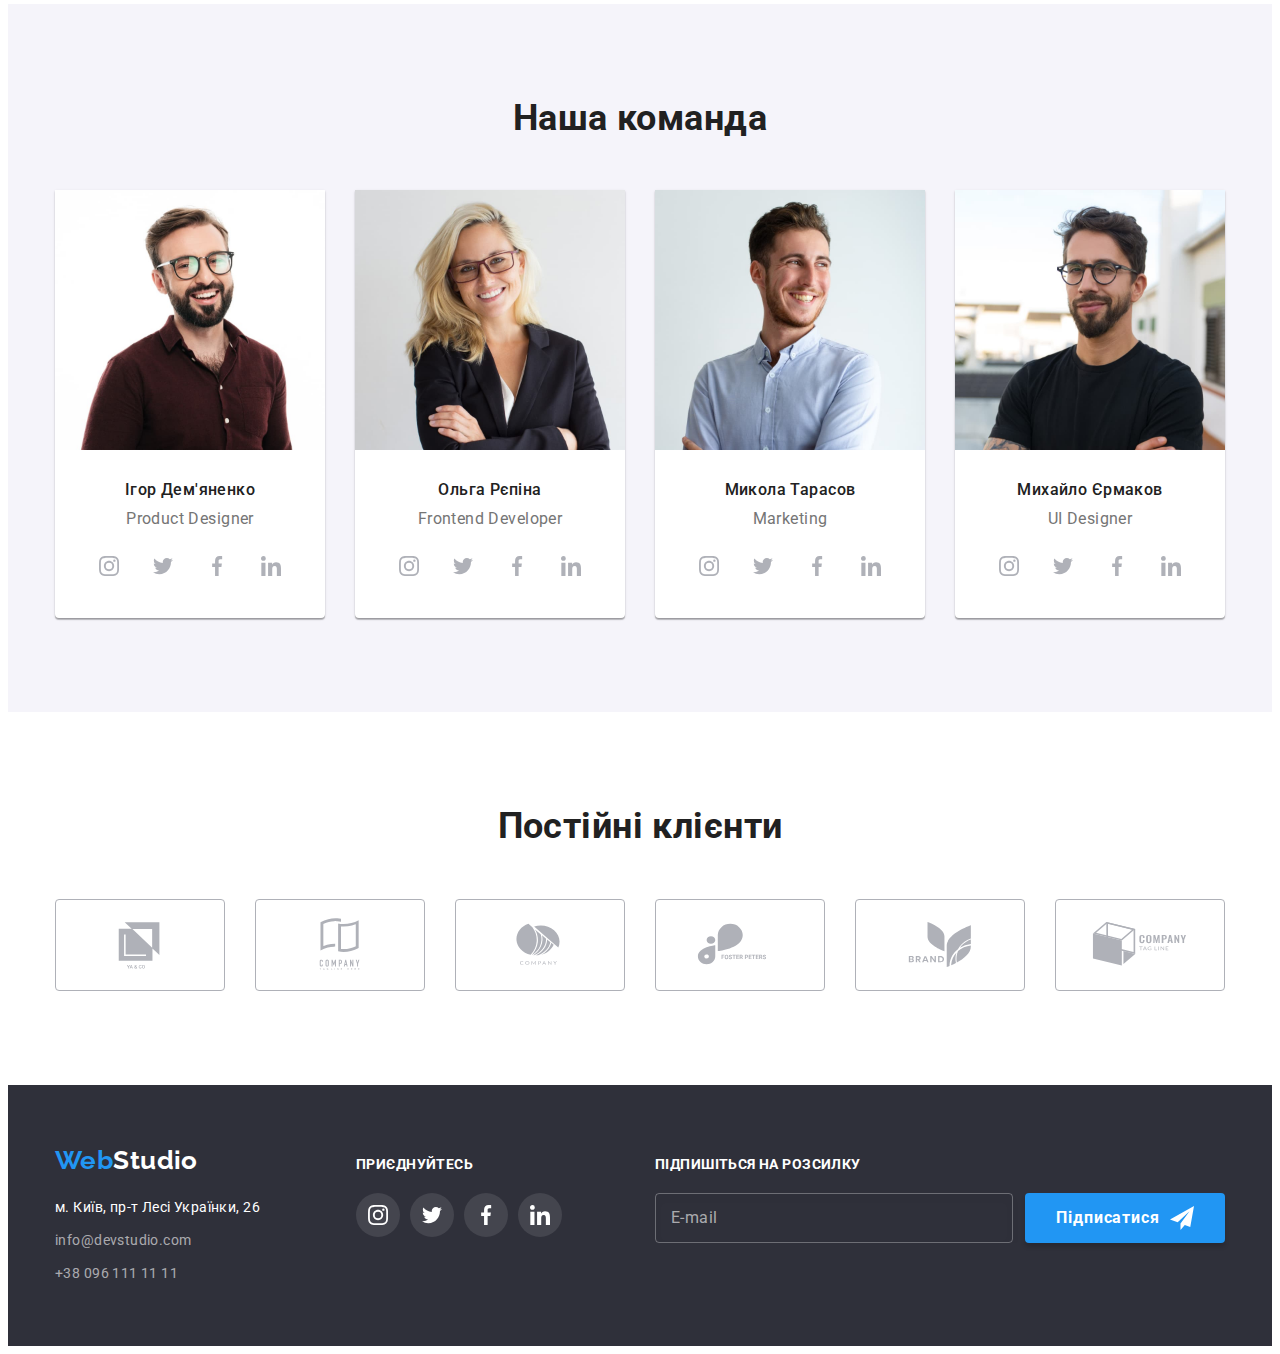
==== commit 7c018a39: "current" ====
--- a/index.html
+++ b/index.html
@@ -526,7 +526,12 @@
             </div>
         </form>
 
-        <button type="submit" class="footer-button-subscribe btn">Підписатися</button>
+        <button type="submit" class="footer-button-subscribe btn">
+          <span>Підписатися</span>
+             <svg class="" width="24" height="24">
+            <use href="./images/icons.svg#icon-send"></use>
+          </svg>
+        </button>
       </div>
     </div>
     </div>
@@ -546,7 +551,7 @@
       <p class="modal-window-title">Залиште свої дані, ми вам передзвонимо</p>
 
 
-      <form class="modal-form-inputs">
+      <form class="modal-form-inputs" autocomplete="off">
 
         <div class="form-group">
 
@@ -572,6 +577,7 @@
             <svg class="form-icon" width="18" height="18">
               <use href="./images/icons.svg#icon-email-modal"></use>
             </svg>
+
           </label>
 
 
@@ -587,28 +593,16 @@
         <div class="form-group-two">
 
 
-          <ul class="list">
-            <li class="link">
-              <label class="checkbox-label">
-                <input class="form-checkbox" type="checkbox" name="">
-                <svg class="checkbox-icon" width="16" height="15">
-                  <use href="./images/icons.svg#icon-check"></use>
-                </svg>
-                <span class="checkbox-text">Погоджуюся з розсилкою та приймаю <a href="http://">Умови договору</a></span>
-              </label>
-            </li>
-
-            <li  class="link">
-              <label class="checkbox-label">
-                <input class="form-checkbox" type="checkbox" name="">
-                <span class="checkbox-text">Погоджуюся з розсилкою та приймаю <a href="http://">Умови договору</a></span>
-              </label>
-            </li>
-          </ul>
-
-
-
-          <button class="form-button btn" type="submit">Відправити</button>
+          <label class="checkbox-label">
+            <input class="form-checkbox" type="checkbox" name="user-agreement">
+            <span class="checkbox-icon"></span>
+            <span class="checkbox-text">Погоджуюся з розсилкою та приймаю <a class="checkbox-text-link" href="http://">Умови договору</a></span>
+          </label>
+
+
+          <button class="form-button btn" type="submit">
+          Відправити
+          </button>
         </div>
 
       </form>
--- a/css/styles.css
+++ b/css/styles.css
@@ -932,9 +932,7 @@
 
   transform: translate(0, -50%);
 
-  /* transition-property: color;
-  transition-duration: var(--time-transition);
-  transition-timing-function: var(--function-transition); */
+  /* поднимает footer-form-label и не опускает если показывает значение placeholder */
 }
 
 .footer-form-input:hover + .footer-form-label,
@@ -948,6 +946,11 @@
 }
 
 .footer-button-subscribe {
+  display: flex;
+  align-items: center;
+  justify-content: center;
+  gap: 10px;
+
   width: 200px;
   height: 50px;
 
@@ -987,7 +990,7 @@
   height: 100%;
 
   background: rgba(0, 0, 0, 0.2);
-  /* backdrop-filter: blur(2px); */
+  /* backdrop-filter: blur(2px);   свойство блюр*/
 
   opacity: 1;
   visibility: visible;
@@ -996,6 +999,32 @@
   transition-property: opacity, visibility;
   transition-duration: var(--time-transition);
   transition-timing-function: var(--function-transition);
+}
+
+.modal {
+  position: absolute;
+
+  /* === центровка модального окна ===  */
+  top: 50%;
+  left: 50%;
+  transform: translate(-50%, -50%) scaleY(1);
+
+  z-index: var(--zind-hero-modal);
+
+  width: 528px;
+  height: 581px;
+
+  padding: 40px 40px;
+
+  background: var(--background-hero-modal);
+  box-shadow: 0px 1px 3px rgba(0, 0, 0, 0.12), 0px 1px 1px rgba(0, 0, 0, 0.14),
+    0px 2px 1px rgba(0, 0, 0, 0.2);
+
+  border-radius: 4px;
+
+  transition-property: transform, scale;
+  transition-duration: var(--time-transition);
+  transition-timing-function: ease-in-out;
 }
 
 .backdrop.is-hidden {
@@ -1004,33 +1033,6 @@
   pointer-events: none;
 }
 
-.modal {
-  position: absolute;
-
-  /* === центровка модального окна ===  */
-  top: 50%;
-  left: 50%;
-
-  transform: translate(-50%, -50%) scaleY(1);
-
-  z-index: var(--zind-hero-modal);
-
-  width: 528px;
-  height: 581px;
-
-  padding: 40px 40px;
-
-  background: var(--background-hero-modal);
-  box-shadow: 0px 1px 3px rgba(0, 0, 0, 0.12), 0px 1px 1px rgba(0, 0, 0, 0.14),
-    0px 2px 1px rgba(0, 0, 0, 0.2);
-
-  border-radius: 4px;
-
-  transition-property: transform, scale;
-  transition-duration: var(--time-transition);
-  transition-timing-function: ease-in-out;
-}
-
 .backdrop.is-hidden .modal {
   transform: translate(-50%, -70%) scaleY(0.1);
 }
@@ -1058,6 +1060,10 @@
   border: 1px solid rgba(0, 0, 0, 0.1);
 
   cursor: pointer;
+}
+
+.modal-close-btn:hover {
+  fill: #2196f3;
 }
 
 /* --- inputs --- */
@@ -1092,6 +1098,11 @@
 
   font: inherit;
 
+  /* font-size: 14px;
+  line-height: 1.71; */
+
+  color: var(--headers-text-color);
+
   border: 1px solid rgba(33, 33, 33, 0.2);
   border-radius: 4px;
 
@@ -1171,12 +1182,22 @@
   letter-spacing: 0.01em;
 }
 
+.form-comment::placeholder {
+  font-weight: 400;
+  font-size: 12px;
+  line-height: 1.16;
+  letter-spacing: 0.01em;
+
+  color: rgba(117, 117, 117, 0.5);
+}
+
 .checkbox-label {
+  position: relative;
+
   display: flex;
   justify-content: center;
 
-  position: relative;
-  outline: 1px solid red;
+  margin-bottom: 20px;
 }
 
 .form-checkbox {
@@ -1185,25 +1206,57 @@
   line-height: 1.71;
 
   /* === скрыть чек-бокс === */
-  -webkit-appearance: none;
+
+  /*=== №1 appearance: none и вендорные префиксы ===*/
+
+  /* -webkit-appearance: none;
   -moz-appearance: none;
   appearance: none;
+  position: absolute; */
+
+  /* === №2  .visually-hidden ==== */
+
   position: absolute;
+  width: 1px;
+  height: 1px;
+  margin: -1px;
+  border: 0;
+  padding: 0;
+  white-space: nowrap;
+  clip-path: inset(100%);
+  clip: rect(0 0 0 0);
+  overflow: hidden;
+  /* ============================ */
 }
 
 .checkbox-icon {
   position: absolute;
+  display: inline-block;
+
+  width: 16px;
+  height: 15px;
 
   top: 50%;
   left: 0;
-
   transform: translateY(-50%);
-  display: block;
-  background: gray;
+
+  border: 2px solid var(--headers-text-color);
+  border-radius: 2px;
+
+  transition-property: background-color;
+  transition-duration: var(--time-transition);
+  transition-timing-function: var(--function-transition);
 }
 
 .form-checkbox:checked + .checkbox-icon {
-  background-color: greenyellow;
+  background-color: #2196f3;
+  background-image: url(../images/modal/icon-check.svg);
+
+  background-size: contain;
+  background-repeat: no-repeat;
+  background-position: center;
+  background-origin: border-box;
+  border-color: #2196f3;
 }
 
 .checkbox-text {
@@ -1213,6 +1266,11 @@
   letter-spacing: 0.03em;
 
   padding-left: 23px;
+}
+
+.checkbox-text-link {
+  /* text-decoration: none; */
+  color: #2196f3;
 }
 
 .form-button {
